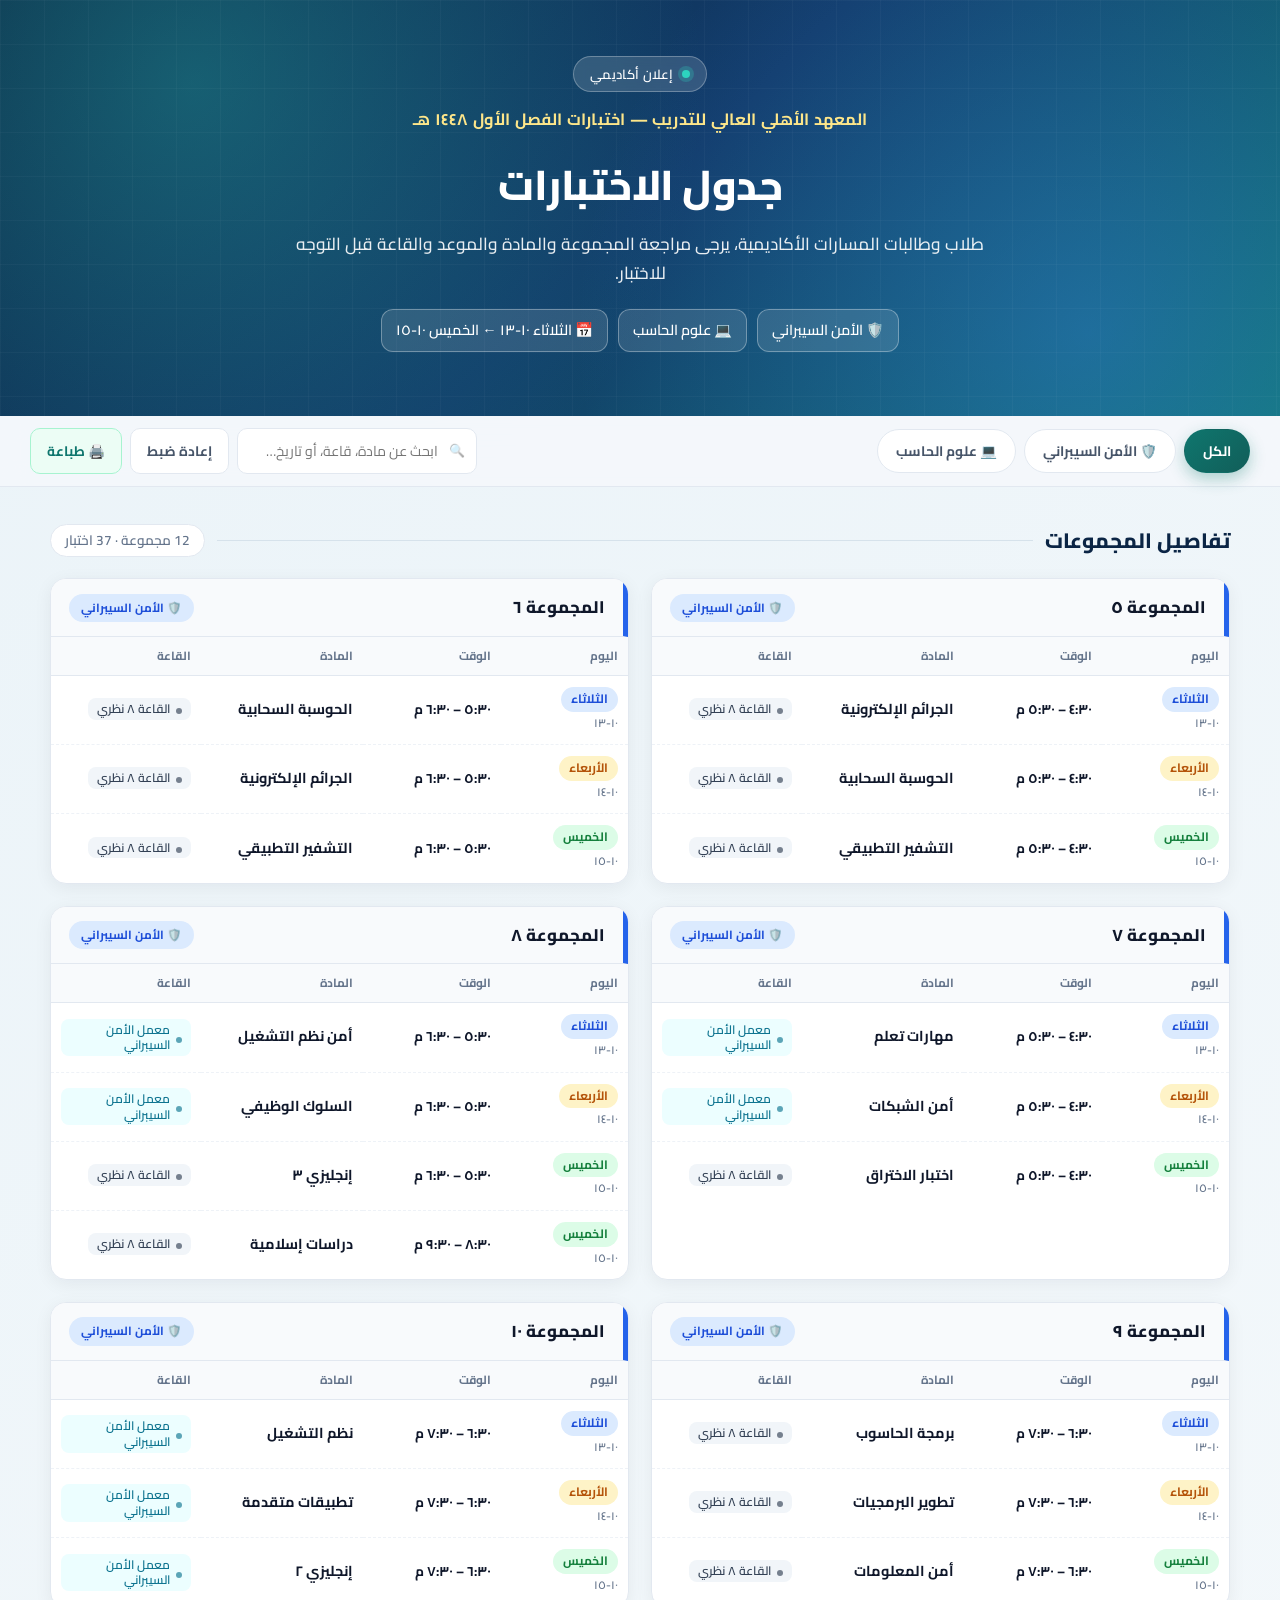
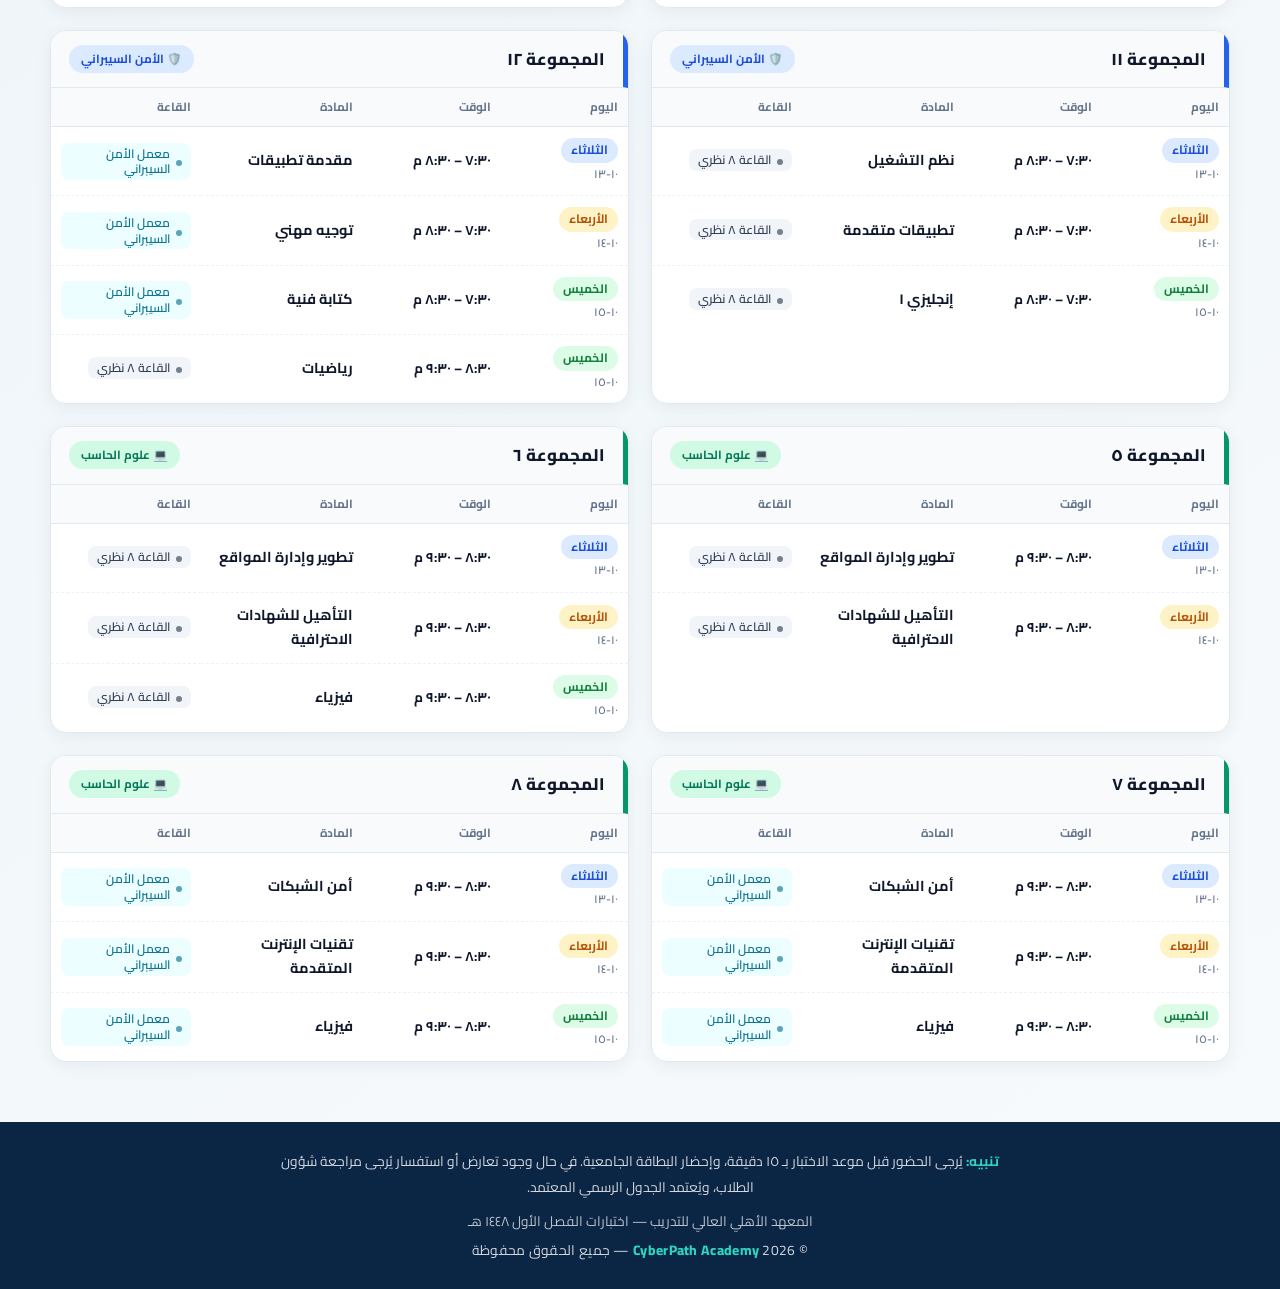
==== EXAM.html @ 7c82afc0 "Add files via upload" ====
<!doctype html>
<html lang="ar" dir="rtl">
<head>
<meta charset="utf-8">
<meta name="viewport" content="width=device-width, initial-scale=1">
<title>إعلان جدول الاختبارات | الأمن السيبراني وعلوم الحاسب</title>
<link rel="preconnect" href="https://fonts.googleapis.com">
<link rel="preconnect" href="https://fonts.gstatic.com" crossorigin>
<link href="https://fonts.googleapis.com/css2?family=Cairo:wght@400;500;600;700;800&display=swap" rel="stylesheet">
<style>
  :root{
    --navy:#0b2545;
    --blue:#176b87;
    --teal:#2a9d8f;
    --gold:#e9c46a;
    --ink:#0f172a;
    --muted:#64748b;
    --line:#e2e8f0;
    --paper:#f4f8fb;
    --cyber:#2563eb;
    --cs:#059669;
  }
  *{box-sizing:border-box;margin:0;padding:0}
  html{scroll-behavior:smooth}
  body{
    font-family:'Cairo',Tahoma,Arial,sans-serif;
    background:linear-gradient(145deg,#eaf3f8,#f7fafc);
    color:var(--ink);
    line-height:1.7;
    -webkit-font-smoothing:antialiased;
  }

  /* ============ الرأس ============ */
  .hero{
    position:relative;
    overflow:hidden;
    padding:clamp(28px,5vw,56px) 20px clamp(34px,6vw,64px);
    text-align:center;
    color:#fff;
    background:
      radial-gradient(circle at 15% 20%, rgba(45,212,191,.30), transparent 45%),
      radial-gradient(circle at 85% 80%, rgba(59,130,246,.35), transparent 45%),
      linear-gradient(135deg,#0b2545 0%,#123c69 50%,#0f766e 100%);
  }
  .hero::before{
    content:"";position:absolute;inset:0;
    background-image:
      linear-gradient(rgba(255,255,255,.05) 1px,transparent 1px),
      linear-gradient(90deg,rgba(255,255,255,.05) 1px,transparent 1px);
    background-size:44px 44px;opacity:.6;pointer-events:none;
  }
  .hero-inner{position:relative;z-index:1;max-width:860px;margin:0 auto}
  .announce{
    display:inline-flex;align-items:center;gap:8px;
    padding:6px 16px;border-radius:999px;
    background:rgba(255,255,255,.14);
    border:1px solid rgba(255,255,255,.28);
    font-size:.82rem;font-weight:600;letter-spacing:.3px;
    backdrop-filter:blur(6px);
  }
  .announce::before{
    content:"";width:8px;height:8px;border-radius:50%;
    background:#2dd4bf;box-shadow:0 0 0 4px rgba(45,212,191,.25);
  }
  .institute{
    margin:14px 0 4px;
    font-size:clamp(.9rem,2.4vw,1.02rem);
    font-weight:700;
    color:#fde68a;
    letter-spacing:.2px;
  }
  .hero h1{
    margin:16px 0 8px;
    font-size:clamp(1.75rem,5vw,2.6rem);
    font-weight:800;letter-spacing:-.5px;
  }
  .hero .sub{
    font-size:clamp(.95rem,2.6vw,1.08rem);
    font-weight:500;color:rgba(255,255,255,.9);
    max-width:700px;margin:0 auto;
  }
  .hero-meta{display:flex;gap:10px;flex-wrap:wrap;justify-content:center;margin-top:22px}
  .pill{
    background:rgba(255,255,255,.12);
    border:1px solid rgba(255,255,255,.32);
    border-radius:12px;padding:8px 14px;font-size:.9rem;font-weight:600;
  }

  /* ============ شريط الأدوات ============ */
  .toolbar{
    position:sticky;top:0;z-index:30;
    background:rgba(244,248,251,.9);
    backdrop-filter:blur(12px);-webkit-backdrop-filter:blur(12px);
    border-bottom:1px solid var(--line);
    padding:12px 20px;
  }
  .toolbar-inner{
    max-width:1220px;margin:0 auto;
    display:flex;flex-wrap:wrap;gap:12px;
    align-items:center;justify-content:space-between;
  }
  .filters{display:flex;flex-wrap:wrap;gap:8px}
  .chip{
    font-family:inherit;font-size:.86rem;font-weight:700;
    color:#475569;background:#fff;
    border:1px solid var(--line);border-radius:999px;
    padding:8px 18px;cursor:pointer;transition:.18s ease;
  }
  .chip:hover{border-color:#94a3b8;color:#1e293b;transform:translateY(-1px)}
  .chip.active{
    background:linear-gradient(135deg,#0f766e,#115e59);
    border-color:transparent;color:#fff;
    box-shadow:0 6px 16px rgba(15,118,110,.32);
  }
  .tools{display:flex;gap:8px;align-items:center;flex-wrap:wrap}
  .search-box{position:relative}
  .search-box input{
    font-family:inherit;font-size:.88rem;
    padding:9px 38px 9px 14px;width:240px;max-width:62vw;
    border-radius:10px;border:1px solid var(--line);
    background:#fff;color:var(--ink);outline:none;transition:.2s;
  }
  .search-box input:focus{
    border-color:#0f766e;
    box-shadow:0 0 0 3px rgba(15,118,110,.15);
  }
  .search-box::after{
    content:"🔍";position:absolute;right:12px;top:50%;
    transform:translateY(-50%);font-size:.8rem;opacity:.55;pointer-events:none;
  }
  .btn-print{
    font-family:inherit;font-size:.86rem;font-weight:700;
    color:#0f766e;background:#ecfdf5;
    border:1px solid #a7f3d0;border-radius:10px;
    padding:9px 16px;cursor:pointer;transition:.18s;white-space:nowrap;
  }
  .btn-print:hover{background:#d1fae5;transform:translateY(-1px)}
  .btn-reset{
    font-family:inherit;font-size:.86rem;font-weight:700;
    color:#475569;background:#fff;
    border:1px solid var(--line);border-radius:10px;
    padding:9px 16px;cursor:pointer;transition:.18s;white-space:nowrap;
  }
  .btn-reset:hover{border-color:#94a3b8;color:#1e293b}

  /* ============ المحتوى ============ */
  main{max-width:1220px;margin:0 auto;padding:26px 20px 60px}

  .section-title{
    display:flex;align-items:center;gap:12px;
    margin:10px 0 20px;
  }
  .section-title h2{font-size:1.3rem;color:var(--navy);font-weight:800}
  .section-title .line{height:1px;background:#d6e2eb;flex:1}
  .count{
    font-size:.85rem;color:var(--muted);
    font-weight:600;white-space:nowrap;
    background:#fff;padding:4px 14px;
    border-radius:999px;border:1px solid var(--line);
  }

  .grid{
    display:grid;
    grid-template-columns:repeat(auto-fill,minmax(420px,1fr));
    gap:22px;
  }

  /* ============ البطاقة ============ */
  .card{
    --accent:var(--cyber);
    background:#fff;
    border:1px solid var(--line);
    border-radius:16px;overflow:hidden;
    display:flex;flex-direction:column;
    box-shadow:0 4px 18px rgba(15,23,42,.06);
    transition:transform .22s ease,box-shadow .22s ease;
    animation:fadeUp .35s ease both;
  }
  .card:hover{
    transform:translateY(-3px);
    box-shadow:0 14px 32px rgba(15,23,42,.12);
  }
  .card[data-track="cyber"]{--accent:var(--cyber)}
  .card[data-track="cs"]{--accent:var(--cs)}
  @keyframes fadeUp{
    from{opacity:0;transform:translateY(12px)}
    to{opacity:1;transform:translateY(0)}
  }
  .card-head{
    display:flex;align-items:center;justify-content:space-between;
    gap:10px;padding:14px 18px;
    background:#f8fafc;border-bottom:1px solid var(--line);
    border-inline-start:5px solid var(--accent);
  }
  .card-head h3{font-size:1.05rem;font-weight:800;color:#0f172a}
  .track-badge{
    font-size:.74rem;font-weight:700;
    padding:4px 12px;border-radius:999px;white-space:nowrap;
  }
  .track-badge.cyber{background:#dbeafe;color:#1d4ed8}
  .track-badge.cs{background:#d1fae5;color:#047857}

  /* ============ الجدول ============ */
  .table-wrap{overflow-x:visible}
  table{
    width:100%;
    border-collapse:collapse;
    font-size:.88rem;
    table-layout:fixed;
  }
  thead th{
    background:#f8fafc;color:#64748b;
    font-size:.74rem;font-weight:700;text-align:right;
    padding:9px 10px;border-bottom:1px solid var(--line);
    white-space:nowrap;
  }
  thead th:nth-child(1){width:22%}
  thead th:nth-child(2){width:24%}
  thead th:nth-child(3){width:28%}
  thead th:nth-child(4){width:26%}

  tbody td{
    padding:11px 10px;
    border-bottom:1px dashed #eef2f7;
    vertical-align:middle;
    overflow:hidden;
  }
  tbody tr:last-child td{border-bottom:none}
  tbody tr{transition:background .15s}
  tbody tr:hover{background:#f8fafc}

  .day{white-space:nowrap}
  .day-pill{
    display:inline-block;padding:2px 10px;
    border-radius:999px;font-size:.76rem;font-weight:700;
    white-space:nowrap;
  }
  .day-pill.tue{background:#dbeafe;color:#1d4ed8}
  .day-pill.wed{background:#fef3c7;color:#b45309}
  .day-pill.thu{background:#dcfce7;color:#15803d}
  .date{
    display:block;margin-top:2px;
    font-size:.72rem;color:var(--muted);font-weight:600;
    white-space:nowrap;
  }

  .time{
    font-weight:700;color:#0f172a;
    font-size:.85rem;font-variant-numeric:tabular-nums;
    white-space:nowrap;
  }

  .subject{
    font-weight:700;color:#0f172a;
    font-size:.9rem;line-height:1.35;
    overflow-wrap:break-word;
    word-break:keep-all;
  }

  .hall{
    display:inline-flex;align-items:center;gap:6px;
    font-size:.76rem;font-weight:600;
    padding:3px 9px;border-radius:8px;
    background:#f1f5f9;color:#334155;
    white-space:normal;line-height:1.3;
    max-width:100%;
    overflow-wrap:break-word;
  }
  .hall::before{
    content:"";width:6px;height:6px;border-radius:50%;
    background:currentColor;opacity:.65;flex:none;
    margin-top:.35em;
  }
  .hall.lab{background:#ecfeff;color:#0e7490}

  .empty{
    display:none;text-align:center;padding:60px 20px;
    color:var(--muted);font-weight:600;font-size:1rem;
    background:#fff;border-radius:16px;border:1px dashed var(--line);
  }

  /* ============ التذييل ============ */
  footer{
    background:#0b2545;color:rgba(255,255,255,.82);
    padding:26px 20px;text-align:center;font-size:.86rem;
  }
  footer strong{color:#2dd4bf}
  footer .note{max-width:760px;margin:0 auto 10px;line-height:1.9}
  footer .institute-line{
    color:rgba(255,255,255,.72);
    font-size:.85rem;
    margin-bottom:6px;
  }
  footer .signature{
    font-size:.86rem;
    letter-spacing:.3px;
  }
  footer .signature strong{
    color:#2dd4bf;
    font-weight:800;
  }

  /* ============ الجوال ============ */
  @media (max-width:640px){
    .grid{grid-template-columns:1fr}
    .toolbar-inner{flex-direction:column;align-items:stretch}
    .filters{justify-content:center}
    .tools{justify-content:center}
    .search-box input{width:100%;max-width:none}
    table{font-size:.82rem}
    thead th:nth-child(1){width:24%}
    thead th:nth-child(2){width:26%}
    thead th:nth-child(3){width:26%}
    thead th:nth-child(4){width:24%}
    thead th,tbody td{padding:10px 8px}
  }

  /* ============ الطباعة ============ */
  @media print{
    body{background:#fff}
    .toolbar,.btn-print,.btn-reset,.announce{display:none !important}
    .hero{
      background:#0b2545 !important;
      -webkit-print-color-adjust:exact;print-color-adjust:exact;
      padding:24px 12px;
    }
    .hero-meta{display:none}
    .institute{color:#0f172a}
    .grid{grid-template-columns:repeat(2,1fr);gap:12px}
    .card{
      break-inside:avoid;page-break-inside:avoid;
      box-shadow:none;border:1px solid #cbd5e1;animation:none;
    }
    .card:hover{transform:none}
    main{padding:14px 8px}
    .section-title{margin-top:16px}
    footer{background:#fff;color:#0f172a}
    footer strong{color:#0f766e}
    footer .signature strong{color:#0f766e}
    footer .institute-line{color:#334155}
  }
</style>
</head>
<body>

<!-- ============ الرأس ============ -->
<header class="hero">
  <div class="hero-inner">
    <span class="announce">إعلان أكاديمي</span>
    <p class="institute">المعهد الأهلي العالي للتدريب — اختبارات الفصل الأول ١٤٤٨ هـ</p>
    <h1>جدول الاختبارات</h1>
    <p class="sub">طلاب وطالبات المسارات الأكاديمية، يرجى مراجعة المجموعة والمادة والموعد والقاعة قبل التوجه للاختبار.</p>
    <div class="hero-meta">
      <span class="pill">🛡️ الأمن السيبراني</span>
      <span class="pill">💻 علوم الحاسب</span>
      <span class="pill">📅 الثلاثاء ١٠-١٣ ← الخميس ١٠-١٥</span>
    </div>
  </div>
</header>

<!-- ============ شريط الأدوات ============ -->
<div class="toolbar">
  <div class="toolbar-inner">
    <div class="filters" id="filters">
      <button class="chip active" data-filter="all" type="button">الكل</button>
      <button class="chip" data-filter="cyber" type="button">🛡️ الأمن السيبراني</button>
      <button class="chip" data-filter="cs" type="button">💻 علوم الحاسب</button>
    </div>
    <div class="tools">
      <div class="search-box">
        <input type="search" id="search" placeholder="ابحث عن مادة، قاعة، أو تاريخ…" aria-label="بحث">
      </div>
      <button class="btn-reset" id="reset" type="button">إعادة ضبط</button>
      <button class="btn-print" id="print" type="button">🖨️ طباعة</button>
    </div>
  </div>
</div>

<!-- ============ الجداول ============ -->
<main>
  <div class="section-title">
    <h2>تفاصيل المجموعات</h2>
    <span class="line"></span>
    <span class="count" id="count"></span>
  </div>
  <div class="grid" id="groups"></div>
  <p class="empty" id="empty">لا توجد نتائج مطابقة لبحثك.</p>
</main>

<!-- ============ التذييل ============ -->
<footer>
  <p class="note">
    <strong>تنبيه:</strong> يُرجى الحضور قبل موعد الاختبار بـ ١٥ دقيقة، وإحضار البطاقة الجامعية.
    في حال وجود تعارض أو استفسار يُرجى مراجعة شؤون الطلاب، ويُعتمد الجدول الرسمي المعتمد.
  </p>
  <p class="institute-line">
    المعهد الأهلي العالي للتدريب — اختبارات الفصل الأول ١٤٤٨ هـ
  </p>
  <p class="signature">
    © 2026 <strong>CyberPath Academy</strong> — جميع الحقوق محفوظة
  </p>
</footer>

<script>
/* ================== البيانات (مطابقة للجدول الرسمي) ================== */
const GROUPS = [
  /* ---------- الأمن السيبراني ---------- */
  { track:"cyber", name:"المجموعة ٥", exams:[
    { day:"الثلاثاء", date:"١٠-١٣", time:"٤:٣٠ – ٥:٣٠ م", subject:"الجرائم الإلكترونية", hall:"القاعة ٨ نظري" },
    { day:"الأربعاء", date:"١٠-١٤", time:"٤:٣٠ – ٥:٣٠ م", subject:"الحوسبة السحابية",   hall:"القاعة ٨ نظري" },
    { day:"الخميس",  date:"١٠-١٥", time:"٤:٣٠ – ٥:٣٠ م", subject:"التشفير التطبيقي",   hall:"القاعة ٨ نظري" }
  ]},
  { track:"cyber", name:"المجموعة ٦", exams:[
    { day:"الثلاثاء", date:"١٠-١٣", time:"٥:٣٠ – ٦:٣٠ م", subject:"الحوسبة السحابية",   hall:"القاعة ٨ نظري" },
    { day:"الأربعاء", date:"١٠-١٤", time:"٥:٣٠ – ٦:٣٠ م", subject:"الجرائم الإلكترونية", hall:"القاعة ٨ نظري" },
    { day:"الخميس",  date:"١٠-١٥", time:"٥:٣٠ – ٦:٣٠ م", subject:"التشفير التطبيقي",   hall:"القاعة ٨ نظري" }
  ]},
  { track:"cyber", name:"المجموعة ٧", exams:[
    { day:"الثلاثاء", date:"١٠-١٣", time:"٤:٣٠ – ٥:٣٠ م", subject:"مهارات تعلم",     hall:"معمل الأمن السيبراني", lab:true },
    { day:"الأربعاء", date:"١٠-١٤", time:"٤:٣٠ – ٥:٣٠ م", subject:"أمن الشبكات",     hall:"معمل الأمن السيبراني", lab:true },
    { day:"الخميس",  date:"١٠-١٥", time:"٤:٣٠ – ٥:٣٠ م", subject:"اختبار الاختراق",  hall:"القاعة ٨ نظري" }
  ]},
  { track:"cyber", name:"المجموعة ٨", exams:[
    { day:"الثلاثاء", date:"١٠-١٣", time:"٥:٣٠ – ٦:٣٠ م", subject:"أمن نظم التشغيل", hall:"معمل الأمن السيبراني", lab:true },
    { day:"الأربعاء", date:"١٠-١٤", time:"٥:٣٠ – ٦:٣٠ م", subject:"السلوك الوظيفي",   hall:"معمل الأمن السيبراني", lab:true },
    { day:"الخميس",  date:"١٠-١٥", time:"٥:٣٠ – ٦:٣٠ م", subject:"إنجليزي ٣",        hall:"القاعة ٨ نظري" },
    { day:"الخميس",  date:"١٠-١٥", time:"٨:٣٠ – ٩:٣٠ م", subject:"دراسات إسلامية",   hall:"القاعة ٨ نظري" }
  ]},
  { track:"cyber", name:"المجموعة ٩", exams:[
    { day:"الثلاثاء", date:"١٠-١٣", time:"٦:٣٠ – ٧:٣٠ م", subject:"برمجة الحاسوب",   hall:"القاعة ٨ نظري" },
    { day:"الأربعاء", date:"١٠-١٤", time:"٦:٣٠ – ٧:٣٠ م", subject:"تطوير البرمجيات",  hall:"القاعة ٨ نظري" },
    { day:"الخميس",  date:"١٠-١٥", time:"٦:٣٠ – ٧:٣٠ م", subject:"أمن المعلومات",    hall:"القاعة ٨ نظري" }
  ]},
  { track:"cyber", name:"المجموعة ١٠", exams:[
    { day:"الثلاثاء", date:"١٠-١٣", time:"٦:٣٠ – ٧:٣٠ م", subject:"نظم التشغيل",     hall:"معمل الأمن السيبراني", lab:true },
    { day:"الأربعاء", date:"١٠-١٤", time:"٦:٣٠ – ٧:٣٠ م", subject:"تطبيقات متقدمة",   hall:"معمل الأمن السيبراني", lab:true },
    { day:"الخميس",  date:"١٠-١٥", time:"٦:٣٠ – ٧:٣٠ م", subject:"إنجليزي ٢",        hall:"معمل الأمن السيبراني", lab:true }
  ]},
  { track:"cyber", name:"المجموعة ١١", exams:[
    { day:"الثلاثاء", date:"١٠-١٣", time:"٧:٣٠ – ٨:٣٠ م", subject:"نظم التشغيل",     hall:"القاعة ٨ نظري" },
    { day:"الأربعاء", date:"١٠-١٤", time:"٧:٣٠ – ٨:٣٠ م", subject:"تطبيقات متقدمة",   hall:"القاعة ٨ نظري" },
    { day:"الخميس",  date:"١٠-١٥", time:"٧:٣٠ – ٨:٣٠ م", subject:"إنجليزي ١",        hall:"القاعة ٨ نظري" }
  ]},
  { track:"cyber", name:"المجموعة ١٢", exams:[
    { day:"الثلاثاء", date:"١٠-١٣", time:"٧:٣٠ – ٨:٣٠ م", subject:"مقدمة تطبيقات", hall:"معمل الأمن السيبراني", lab:true },
    { day:"الأربعاء", date:"١٠-١٤", time:"٧:٣٠ – ٨:٣٠ م", subject:"توجيه مهني",     hall:"معمل الأمن السيبراني", lab:true },
    { day:"الخميس",  date:"١٠-١٥", time:"٧:٣٠ – ٨:٣٠ م", subject:"كتابة فنية",     hall:"معمل الأمن السيبراني", lab:true },
    { day:"الخميس",  date:"١٠-١٥", time:"٨:٣٠ – ٩:٣٠ م", subject:"رياضيات",        hall:"القاعة ٨ نظري" }
  ]},

  /* ---------- علوم الحاسب ---------- */
  { track:"cs", name:"المجموعة ٥", exams:[
    { day:"الثلاثاء", date:"١٠-١٣", time:"٨:٣٠ – ٩:٣٠ م", subject:"تطوير وإدارة المواقع",        hall:"القاعة ٨ نظري" },
    { day:"الأربعاء", date:"١٠-١٤", time:"٨:٣٠ – ٩:٣٠ م", subject:"التأهيل للشهادات الاحترافية", hall:"القاعة ٨ نظري" }
  ]},
  { track:"cs", name:"المجموعة ٦", exams:[
    { day:"الثلاثاء", date:"١٠-١٣", time:"٨:٣٠ – ٩:٣٠ م", subject:"تطوير وإدارة المواقع",        hall:"القاعة ٨ نظري" },
    { day:"الأربعاء", date:"١٠-١٤", time:"٨:٣٠ – ٩:٣٠ م", subject:"التأهيل للشهادات الاحترافية", hall:"القاعة ٨ نظري" },
    { day:"الخميس",  date:"١٠-١٥", time:"٨:٣٠ – ٩:٣٠ م", subject:"فيزياء",                      hall:"القاعة ٨ نظري" }
  ]},
  { track:"cs", name:"المجموعة ٧", exams:[
    { day:"الثلاثاء", date:"١٠-١٣", time:"٨:٣٠ – ٩:٣٠ م", subject:"أمن الشبكات",              hall:"معمل الأمن السيبراني", lab:true },
    { day:"الأربعاء", date:"١٠-١٤", time:"٨:٣٠ – ٩:٣٠ م", subject:"تقنيات الإنترنت المتقدمة", hall:"معمل الأمن السيبراني", lab:true },
    { day:"الخميس",  date:"١٠-١٥", time:"٨:٣٠ – ٩:٣٠ م", subject:"فيزياء",                   hall:"معمل الأمن السيبراني", lab:true }
  ]},
  { track:"cs", name:"المجموعة ٨", exams:[
    { day:"الثلاثاء", date:"١٠-١٣", time:"٨:٣٠ – ٩:٣٠ م", subject:"أمن الشبكات",              hall:"معمل الأمن السيبراني", lab:true },
    { day:"الأربعاء", date:"١٠-١٤", time:"٨:٣٠ – ٩:٣٠ م", subject:"تقنيات الإنترنت المتقدمة", hall:"معمل الأمن السيبراني", lab:true },
    { day:"الخميس",  date:"١٠-١٥", time:"٨:٣٠ – ٩:٣٠ م", subject:"فيزياء",                   hall:"معمل الأمن السيبراني", lab:true }
  ]}
];

/* ================== ثوابت العرض ================== */
const TRACK_LABEL = { cyber:"الأمن السيبراني", cs:"علوم الحاسب" };
const TRACK_ICON  = { cyber:"🛡️", cs:"💻" };
const DAY_CLASS   = { "الثلاثاء":"tue", "الأربعاء":"wed", "الخميس":"thu" };

/* ================== عناصر DOM ================== */
const groupsEl = document.getElementById("groups");
const emptyEl  = document.getElementById("empty");
const countEl  = document.getElementById("count");
const searchEl = document.getElementById("search");
const filterEl = document.getElementById("filters");

/* ================== بناء البطاقة ================== */
function cardHTML(group, exams){
  const rows = exams.map(e => `
    <tr>
      <td class="day">
        <span class="day-pill ${DAY_CLASS[e.day] || ""}">${e.day}</span>
        <span class="date">${e.date}</span>
      </td>
      <td><span class="time">${e.time}</span></td>
      <td><span class="subject">${e.subject}</span></td>
      <td><span class="hall ${e.lab ? "lab" : ""}">${e.hall}</span></td>
    </tr>`).join("");

  return `
    <article class="card" data-track="${group.track}">
      <div class="card-head">
        <h3>${group.name}</h3>
        <span class="track-badge ${group.track}">${TRACK_ICON[group.track]} ${TRACK_LABEL[group.track]}</span>
      </div>
      <div class="table-wrap">
        <table>
          <thead>
            <tr>
              <th>اليوم</th>
              <th>الوقت</th>
              <th>المادة</th>
              <th>القاعة</th>
            </tr>
          </thead>
          <tbody>${rows}</tbody>
        </table>
      </div>
    </article>`;
}

/* ================== الحالة ================== */
let currentFilter = "all";

/* ================== الفلترة والعرض ================== */
function render(){
  const q = searchEl.value.trim().toLowerCase();
  let shownGroups = 0, shownExams = 0;
  const html = [];

  GROUPS.forEach(group => {
    if (currentFilter !== "all" && group.track !== currentFilter) return;

    const exams = group.exams.filter(e => {
      if (!q) return true;
      return [e.subject, e.hall, e.day, e.date, e.time,
              group.name, TRACK_LABEL[group.track]]
             .join(" ").toLowerCase().includes(q);
    });

    if (!exams.length) return;
    shownGroups++;
    shownExams += exams.length;
    html.push(cardHTML(group, exams));
  });

  groupsEl.innerHTML = html.join("");
  countEl.textContent = shownGroups
    ? `${shownGroups} مجموعة · ${shownExams} اختبار`
    : "";
  emptyEl.style.display = shownGroups ? "none" : "block";
}

/* ================== الأحداث ================== */
filterEl.addEventListener("click", e => {
  const btn = e.target.closest(".chip");
  if (!btn) return;
  filterEl.querySelectorAll(".chip").forEach(c => c.classList.remove("active"));
  btn.classList.add("active");
  currentFilter = btn.dataset.filter;
  render();
});

searchEl.addEventListener("input", render);

document.getElementById("reset").addEventListener("click", () => {
  searchEl.value = "";
  currentFilter = "all";
  filterEl.querySelectorAll(".chip").forEach(c => c.classList.remove("active"));
  filterEl.querySelector('[data-filter="all"]').classList.add("active");
  render();
});

document.getElementById("print").addEventListener("click", () => window.print());

/* ================== التشغيل ================== */
render();
</script>
</body>
</html>
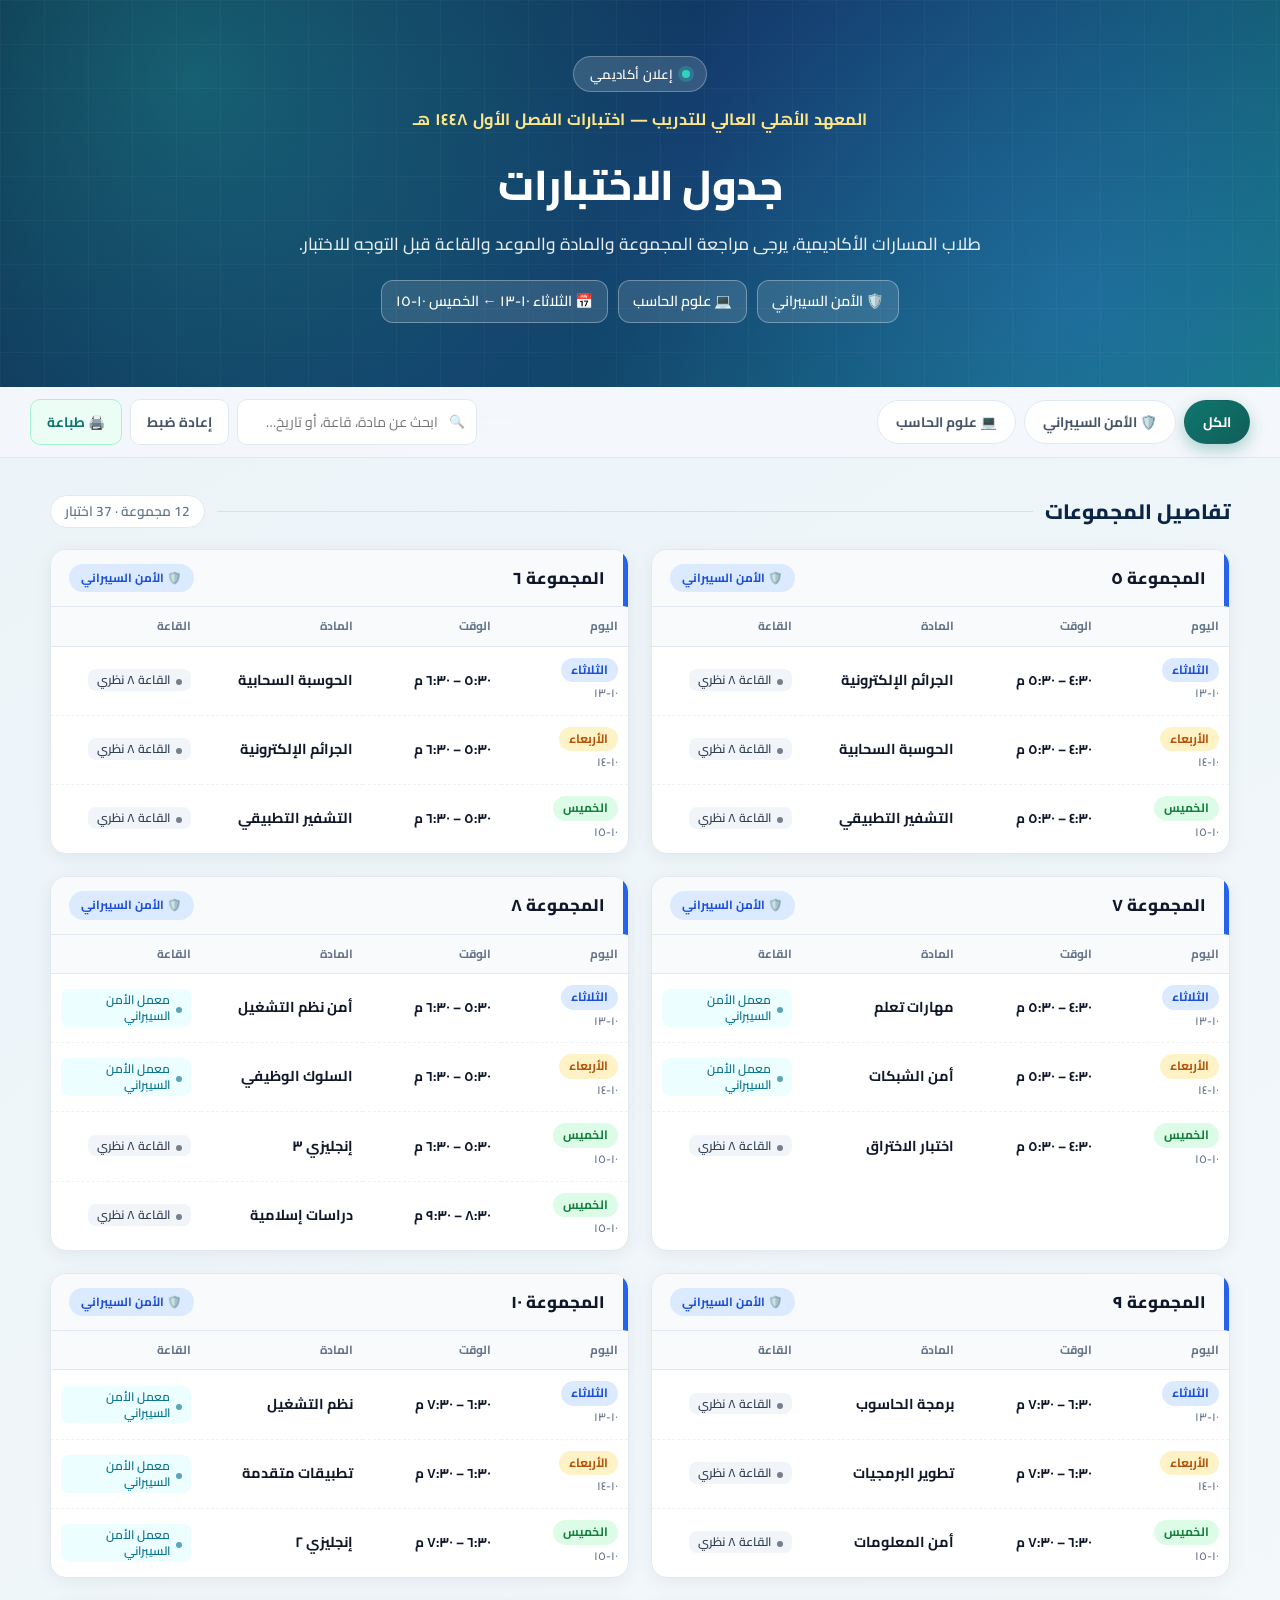
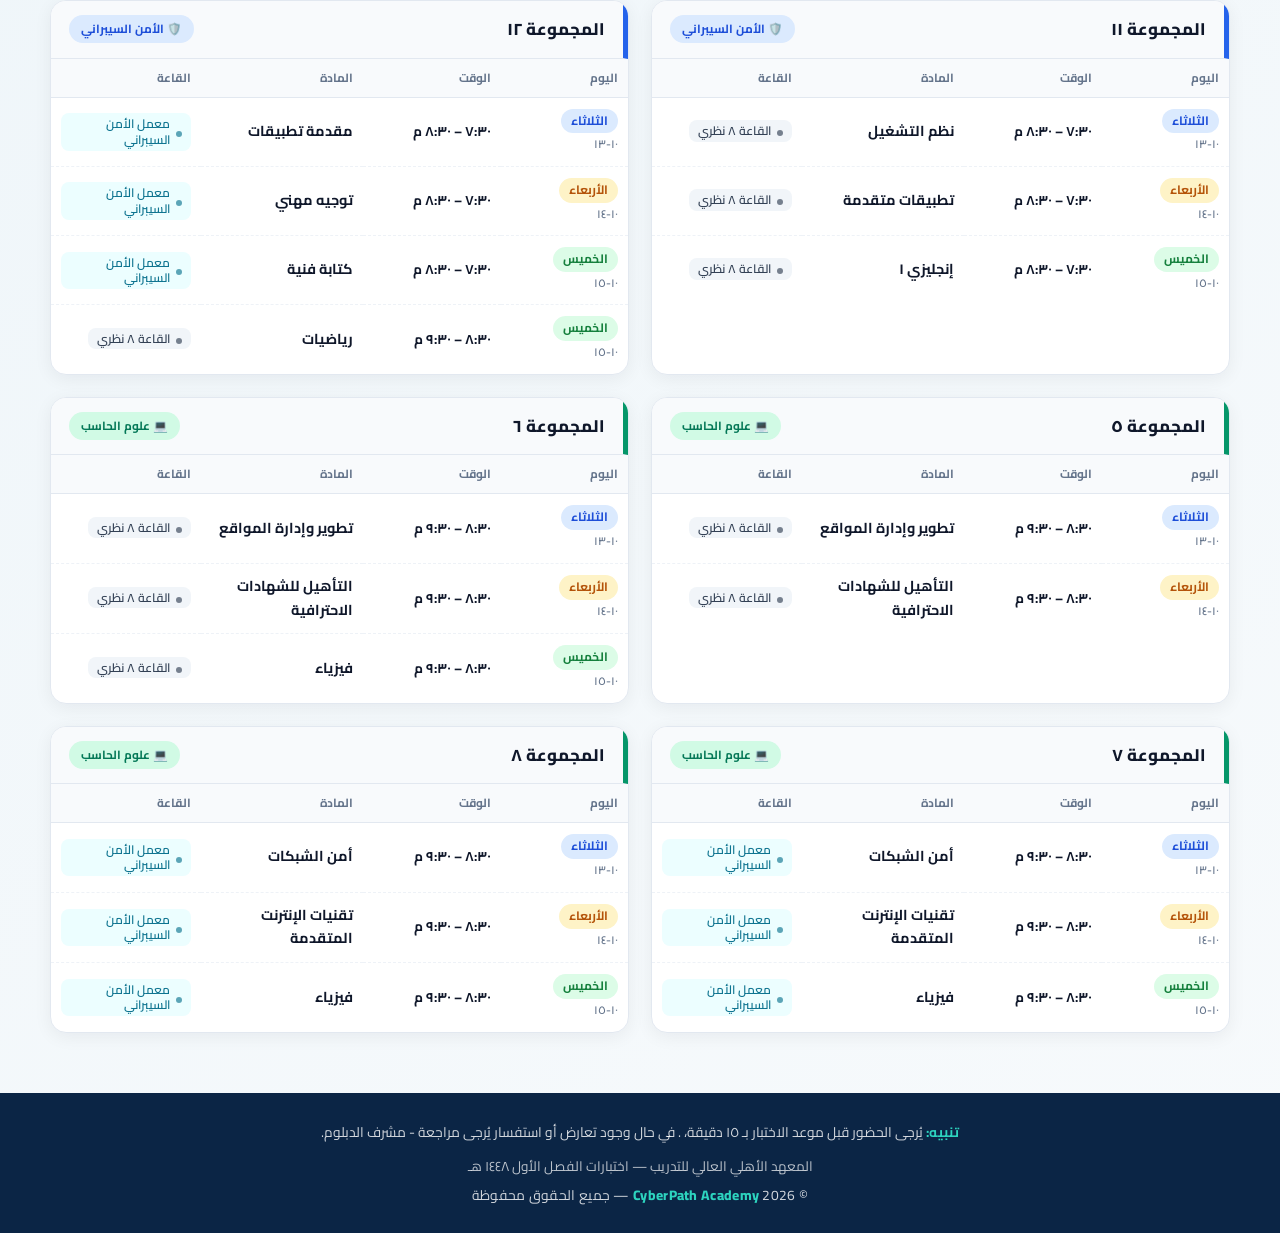
==== commit 22f2b5a5: "Revise exam instructions and footer notes Updated warning message and contact information for inquir" ====
--- a/EXAM.html
+++ b/EXAM.html
@@ -349,7 +349,7 @@
     <span class="announce">إعلان أكاديمي</span>
     <p class="institute">المعهد الأهلي العالي للتدريب — اختبارات الفصل الأول ١٤٤٨ هـ</p>
     <h1>جدول الاختبارات</h1>
-    <p class="sub">طلاب وطالبات المسارات الأكاديمية، يرجى مراجعة المجموعة والمادة والموعد والقاعة قبل التوجه للاختبار.</p>
+    <p class="sub">طلاب المسارات الأكاديمية، يرجى مراجعة المجموعة والمادة والموعد والقاعة قبل التوجه للاختبار.</p>
     <div class="hero-meta">
       <span class="pill">🛡️ الأمن السيبراني</span>
       <span class="pill">💻 علوم الحاسب</span>
@@ -390,8 +390,8 @@
 <!-- ============ التذييل ============ -->
 <footer>
   <p class="note">
-    <strong>تنبيه:</strong> يُرجى الحضور قبل موعد الاختبار بـ ١٥ دقيقة، وإحضار البطاقة الجامعية.
-    في حال وجود تعارض أو استفسار يُرجى مراجعة شؤون الطلاب، ويُعتمد الجدول الرسمي المعتمد.
+    <strong>تنبيه:</strong> يُرجى الحضور قبل موعد الاختبار بـ ١٥ دقيقة،  .
+    في حال وجود تعارض أو استفسار يُرجى مراجعة - مشرف الدبلوم.
   </p>
   <p class="institute-line">
     المعهد الأهلي العالي للتدريب — اختبارات الفصل الأول ١٤٤٨ هـ
@@ -575,4 +575,4 @@
 render();
 </script>
 </body>
-</html>+</html>
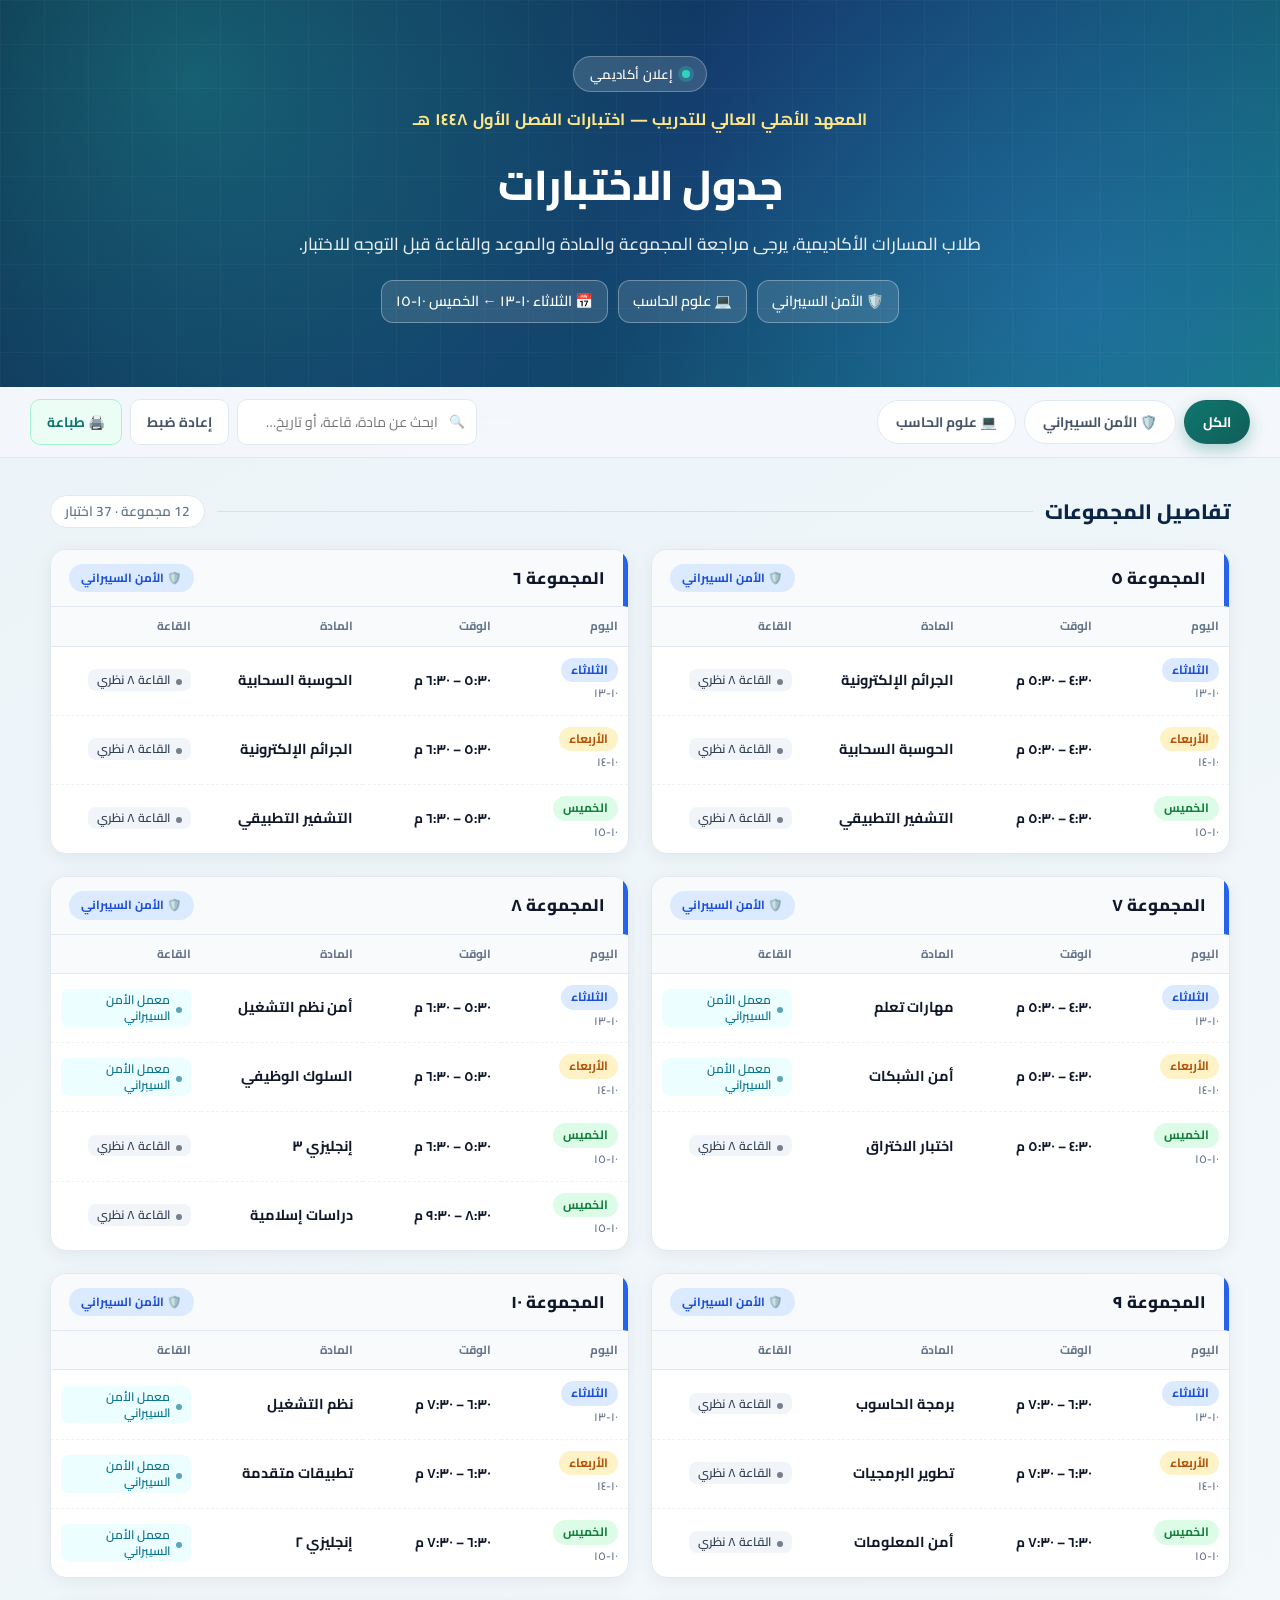
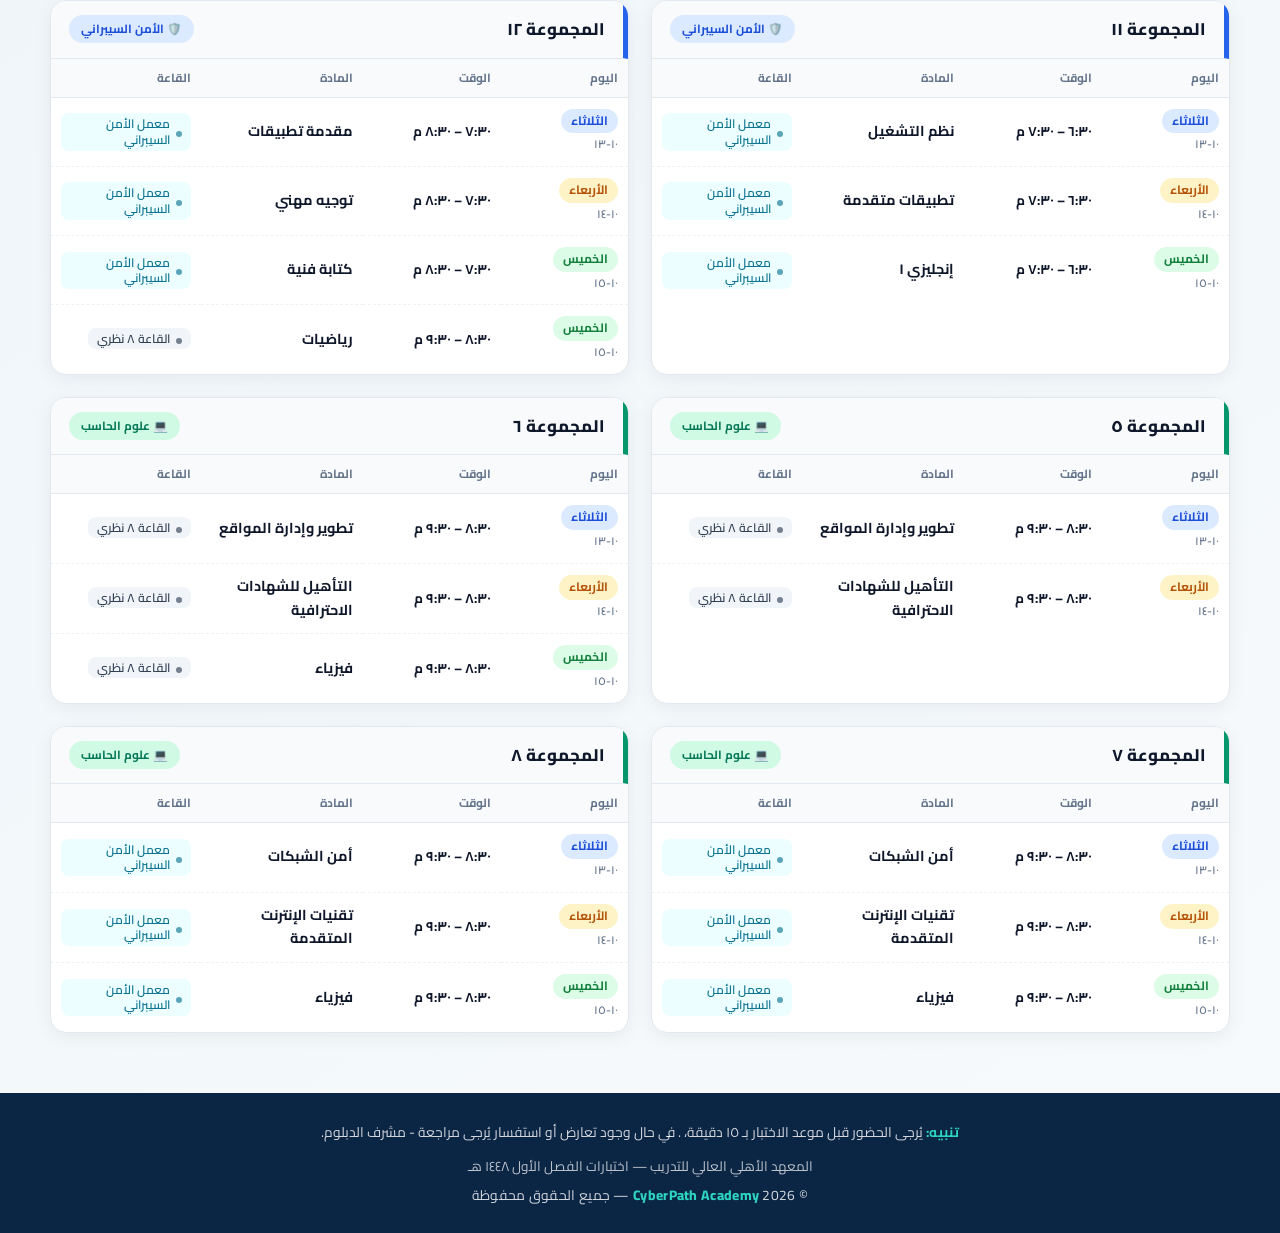
==== commit bb43447c: "Modify exam schedule for group 11 Updated exam schedule for group 11 with new timings and hall assig" ====
--- a/EXAM.html
+++ b/EXAM.html
@@ -437,9 +437,9 @@
     { day:"الخميس",  date:"١٠-١٥", time:"٦:٣٠ – ٧:٣٠ م", subject:"إنجليزي ٢",        hall:"معمل الأمن السيبراني", lab:true }
   ]},
   { track:"cyber", name:"المجموعة ١١", exams:[
-    { day:"الثلاثاء", date:"١٠-١٣", time:"٧:٣٠ – ٨:٣٠ م", subject:"نظم التشغيل",     hall:"القاعة ٨ نظري" },
-    { day:"الأربعاء", date:"١٠-١٤", time:"٧:٣٠ – ٨:٣٠ م", subject:"تطبيقات متقدمة",   hall:"القاعة ٨ نظري" },
-    { day:"الخميس",  date:"١٠-١٥", time:"٧:٣٠ – ٨:٣٠ م", subject:"إنجليزي ١",        hall:"القاعة ٨ نظري" }
+    { day:"الثلاثاء", date:"١٠-١٣", time:"٦:٣٠ – ٧:٣٠ م", subject:"نظم التشغيل",     hall:"معمل الأمن السيبراني", lab:true },
+    { day:"الأربعاء", date:"١٠-١٤", time:"٦:٣٠ – ٧:٣٠ م", subject:"تطبيقات متقدمة",   hall:"معمل الأمن السيبراني", lab:true },
+    { day:"الخميس",  date:"١٠-١٥", time:"٦:٣٠ – ٧:٣٠ م", subject:"إنجليزي ١",     hall:"معمل الأمن السيبراني", lab:true }
   ]},
   { track:"cyber", name:"المجموعة ١٢", exams:[
     { day:"الثلاثاء", date:"١٠-١٣", time:"٧:٣٠ – ٨:٣٠ م", subject:"مقدمة تطبيقات", hall:"معمل الأمن السيبراني", lab:true },
